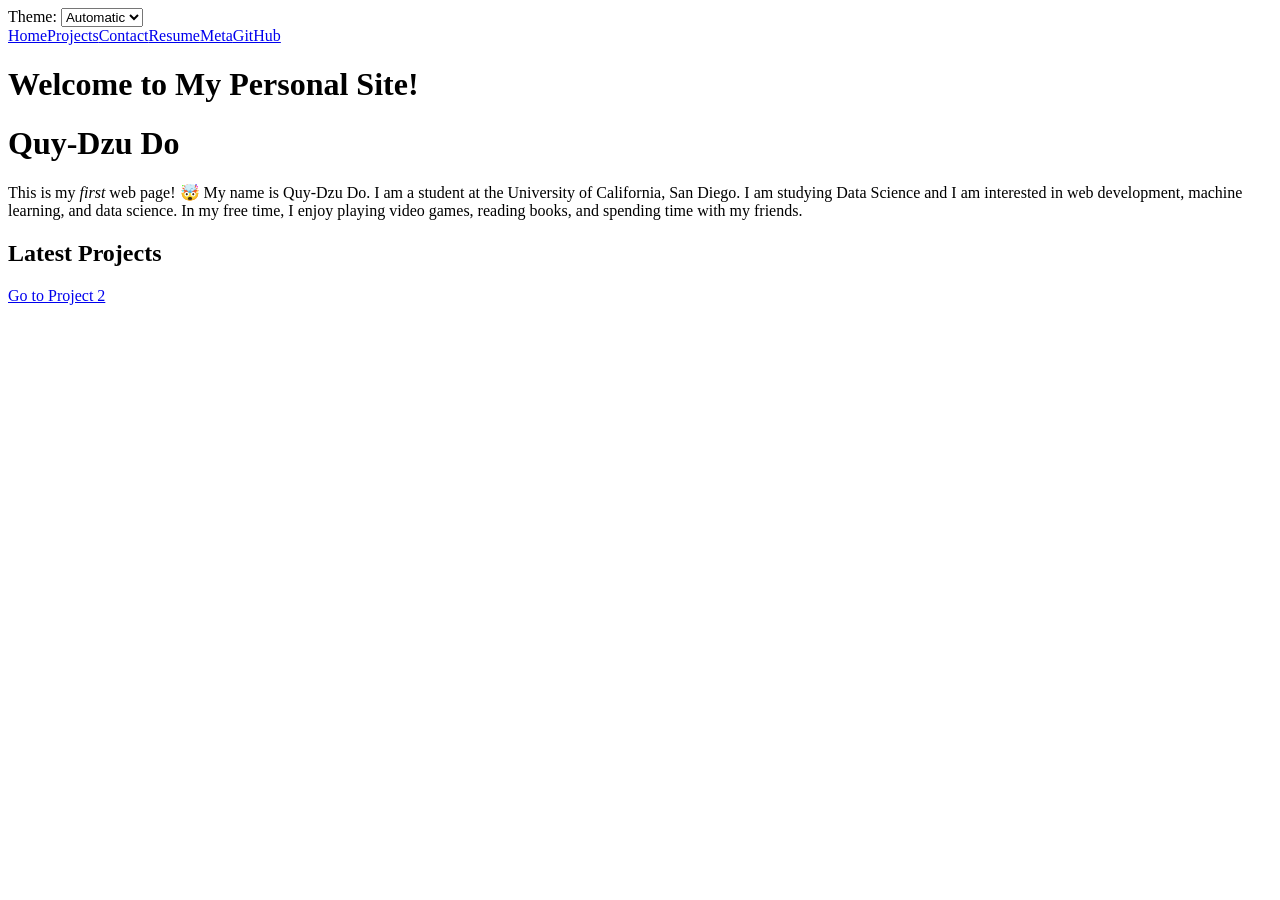
==== index.html @ 306170bd "filterout unused" ====
<!DOCTYPE html>
<html lang="en">
<head>
    <meta charset="UTF-8">
    <meta name="viewport" content="width=device-width, initial-scale=1.0">
    <link rel="stylesheet" href="style.css">
    <title>Quy-Dzu Do: Personal Site and porfolio</title>
</head>
<body>
    <!-- <nav>
        <ul>
            <li><a href="index.html">Home</a></li>
            <li><a href="project/index.html">Projects</a></li>
            <li><a href="contact/index.html">Contact</a></li>
            <li><a href="resume.html">Resume</a></li>
            <li><a href="https://github.com/qndo1">GitHub</a></li>
        </ul>
    </nav> -->
    <h1>Welcome to My Personal Site!</h1>
    <h1>Quy-Dzu Do</h1>
    <p>This is my <em>first</em> web page! 🤯 My name is Quy-Dzu Do. I am a student at the University of California, San Diego. I am studying Data Science and I am interested in web development, machine learning, and data science. In my free time, I enjoy playing video games, reading books, and spending time with my friends.</p>

    <div id="profile-stats"></div>

    <h2>Latest Projects</h2>
        <div class="projects">
          <!-- Dynamic content will be inserted here -->
        </div>

    <a href="project/proj2.html">Go to Project 2</a>

    <script src="./global.js" type="module"></script>
    <script src="./index.js" type="module" defer></script>
</body>
</html>
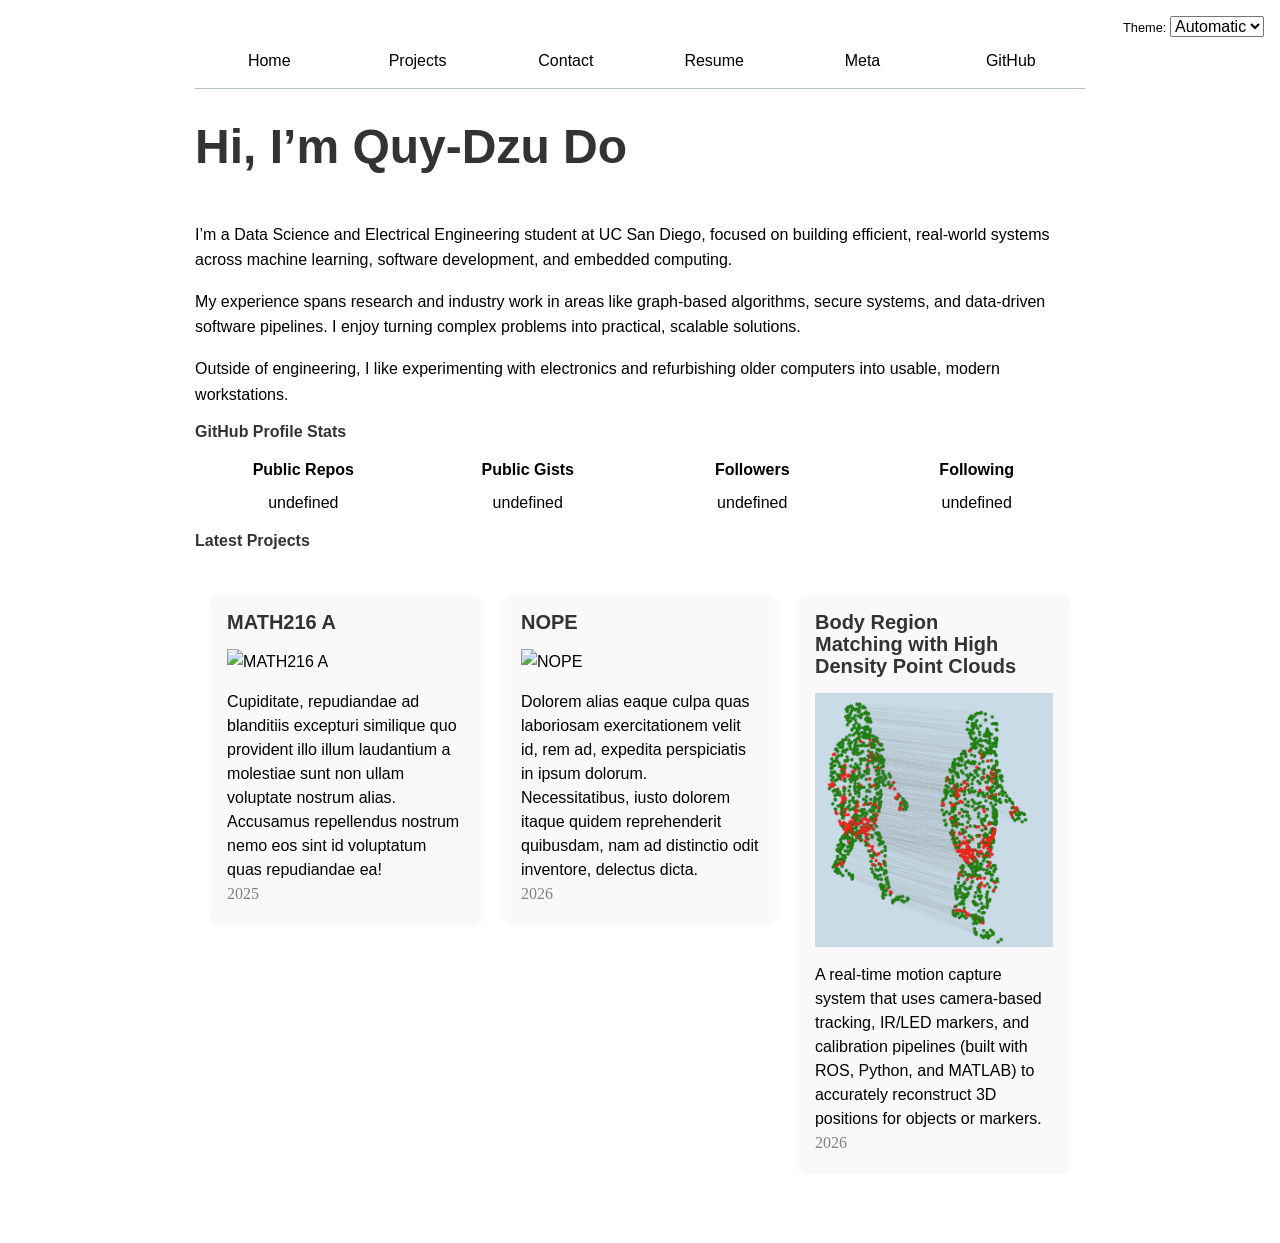
==== commit fae0adfb: "changed to portfolio" ====
--- a/index.html
+++ b/index.html
@@ -4,21 +4,28 @@
     <meta charset="UTF-8">
     <meta name="viewport" content="width=device-width, initial-scale=1.0">
     <link rel="stylesheet" href="style.css">
-    <title>Quy-Dzu Do: Personal Site and porfolio</title>
+    <title>Quy-Dzu Do | Portfolio</title>
 </head>
 <body>
-    <!-- <nav>
-        <ul>
-            <li><a href="index.html">Home</a></li>
-            <li><a href="project/index.html">Projects</a></li>
-            <li><a href="contact/index.html">Contact</a></li>
-            <li><a href="resume.html">Resume</a></li>
-            <li><a href="https://github.com/qndo1">GitHub</a></li>
-        </ul>
-    </nav> -->
-    <h1>Welcome to My Personal Site!</h1>
-    <h1>Quy-Dzu Do</h1>
-    <p>This is my <em>first</em> web page! 🤯 My name is Quy-Dzu Do. I am a student at the University of California, San Diego. I am studying Data Science and I am interested in web development, machine learning, and data science. In my free time, I enjoy playing video games, reading books, and spending time with my friends.</p>
+
+    <h1>Hi, I’m Quy-Dzu Do</h1>
+
+    <p>
+    I’m a Data Science and Electrical Engineering student at UC San Diego,
+    focused on building efficient, real-world systems across machine learning,
+    software development, and embedded computing.
+    </p>
+
+    <p>
+    My experience spans research and industry work in areas like graph-based
+    algorithms, secure systems, and data-driven software pipelines. I enjoy
+    turning complex problems into practical, scalable solutions.
+    </p>
+
+    <p>
+    Outside of engineering, I like experimenting with electronics and
+    refurbishing older computers into usable, modern workstations.
+    </p>
 
     <div id="profile-stats"></div>
 
@@ -27,8 +34,6 @@
           <!-- Dynamic content will be inserted here -->
         </div>
 
-    <a href="project/proj2.html">Go to Project 2</a>
-
     <script src="./global.js" type="module"></script>
     <script src="./index.js" type="module" defer></script>
 </body>
--- a/style.css
+++ b/style.css
@@ -0,0 +1,352 @@
+body {
+    font-family: Arial, sans-serif;
+    max-width: 100ch;
+    margin: 40px;
+    margin-inline: max(1em, (100% - 100ch) / 2);
+    line-height: 1.6;
+}
+
+h1, h2 {
+    color: #333;
+}
+.contact {
+    margin-bottom: 20px;
+}
+.section {
+    margin-bottom: 20px;
+}
+
+nav ul,
+nav li {
+  display: contents;
+}
+
+nav {
+  display: flex;
+  margin-bottom: 1.5em;
+  border-bottom: 1px solid oklch(80% 3% 200); /* cool gray */
+}
+
+nav a {
+  flex: 1;
+  text-align: center;
+  padding: 0.5em;
+  text-decoration: none;
+  color: inherit;
+}
+
+nav a:hover {
+  background-color: #eee; /* subtle hover effect */
+}
+
+nav a.current {
+  border-bottom: 0.4em solid oklch(90% 3% 200); /* thicker and lighter version of cool gray */
+  padding-bottom: 0.1em; /* compensate for border height */
+  font-weight: bold;
+}
+
+:root {
+    --color-accent: oklch(65% 50% 0); /* your chosen accent color */
+    accent-color: var(--color-accent); /* for form elements, etc. */
+ }
+
+nav a:hover {
+    background-color: #7625f8;
+    border-bottom: 0.4em solid var(--color-accent);
+}
+
+nav a {
+    border-bottom: 0.4em solid transparent; /* keeps height consistent */
+    transition: border-color 0.3s ease;
+}
+
+form {
+  display: grid;
+  grid-template-columns: max-content 1fr;
+  gap: 1em 2em; /* row gap and column gap */
+  max-width: 700px;
+  margin: 0 auto;
+  align-items: center;
+}
+
+form label {
+  text-align: right;
+  align-self: center;
+  white-space: nowrap; /* Prevent labels from wrapping */
+}
+
+form input,
+form textarea {
+  width: 100%;
+  box-sizing: border-box;
+  font: inherit;
+  padding: 0.5em;
+}
+
+form textarea {
+  min-height: 6em;
+  resize: vertical;
+}
+
+form button {
+  grid-column: 1 / -1;
+  justify-self: start;
+  padding: 0.75em 1.25em;
+  font: inherit;
+}
+
+.projects {
+  display: grid;
+  grid-template-columns: repeat(auto-fill, minmax(15em, 1fr));
+  gap: 1.5em;
+  padding: 2em 1em;
+}
+
+.projects article {
+  display: grid;
+  grid-template-rows: subgrid;
+  grid-row: span 3;
+  background: #f9f9f9;
+  padding: 1em;
+  border-radius: 0.5em;
+  box-shadow: 0 2px 6px rgba(0, 0, 0, 0.05);
+}
+
+.projects article:hover {
+  transform: translateY(-5px);
+  box-shadow: 0 4px 10px rgba(0, 0, 0, 0.1);
+}
+
+.projects img {
+  max-width: 100%;
+  height: auto;
+  display: block;
+  margin-top: 1em;
+}
+
+.projects h2 {
+  margin: 0;
+  font-size: 1.25em;
+}
+
+.projects img {
+  max-width: 100%;
+  height: auto;
+  display: block;
+  margin: 1em 0;
+}
+
+.projects p {
+  margin: 0;
+  line-height: 1.5;
+}
+
+h1 {
+  font-size: 300%;
+  line-height: 1.1;
+  text-wrap: balance;
+  margin-bottom: 1em;
+}
+
+h2, h3, h4, h5, h6 {
+  font-size: 100%;
+  line-height: 1.1;
+  text-wrap: balance;
+}
+
+/* Step 4.1: Enable automatic dark mode */
+html {
+  color-scheme: light dark;
+  background-color: canvas;
+  color: canvastext;
+}
+
+/* Border color that adapts better */
+nav {
+  --border-color: oklch(50% 10% 200 / 40%);
+  border-bottom: 1px solid var(--border-color);
+}
+
+/* Step 4.3: Position the theme switch top-right */
+label.color-scheme {
+  position: absolute;
+  top: 1rem;
+  right: 1rem;
+  font-size: 80%;
+  font-family: inherit;
+}
+
+/* Make form controls match fonts */
+input, textarea, button, select {
+  font-family: inherit;
+  font-size: 1rem;
+}
+
+/* Optional: adaptive hover background */
+nav a:hover {
+  background-color: color-mix(in oklch, var(--color-accent), canvas 85%);
+}
+
+/* Optional: style for current page link */
+nav a.current {
+  font-weight: bold;
+  text-decoration: underline;
+}
+
+.stats-grid {
+  display: grid;
+  grid-template-columns: repeat(4, 1fr);
+  gap: 0.5rem;
+  text-align: center;
+}
+
+.stats-grid dt {
+  grid-row: 1;
+  font-weight: bold;
+}
+
+.stats-grid dd {
+  grid-row: 2;
+  margin: 0;
+}
+
+.centered {
+  text-align: center;
+}
+
+hr {
+  border: none;
+  height: 2px;
+  background-color: #ccc;
+  margin: 2rem 0;
+}
+
+.project-year {
+  font-family: Baskerville, serif;
+  color: gray;
+  font-variant-numeric: oldstyle-nums;
+  margin-top: 0.5rem;
+}
+
+.container {
+  display: flex;
+  flex-direction: row;
+  align-items: flex-start;
+  gap: 2em;
+  margin-top: 2em;
+  justify-content: center;
+  flex-wrap: wrap;
+}
+
+#projects-pie-plot {
+  max-width: 20em;
+  aspect-ratio: 1 / 1;
+  overflow: visible;
+}
+
+#projects-pie-plot path {
+  transition: 500ms;
+}
+
+#projects-pie-plot:hover:has(path:hover) path:not(:hover) {
+  opacity: 0.5;
+}
+
+.legend {
+  display: grid;
+  grid-template-columns: repeat(auto-fill, minmax(9em, 1fr));
+  gap: 1em;
+  padding: 1em;
+  margin: 0;
+  border: 1px solid #ccc;
+  list-style: none;
+  flex: 1;
+}
+
+.legend-item {
+  display: flex;
+  align-items: center;
+  gap: 0.5em;
+}
+
+.swatch {
+  width: 1em;
+  height: 1em;
+  aspect-ratio: 1 / 1;
+  background-color: var(--color);
+  border-radius: 0.25em;
+  display: inline-block;
+}
+
+.searchBar {
+  font: inherit;
+  padding: 0.75em 1em;
+  border-radius: 0.5em;
+  border: 1px solid oklch(70% 5% 200 / 50%);
+  margin: 1.5em auto;
+  display: block;
+  width: min(100%, 30ch);
+  background-color: canvas;
+  color: canvastext;
+}
+
+.searchBar:focus {
+  outline: none;
+  border-color: var(--color-accent);
+  box-shadow: 0 0 0 2px oklch(70% 50% 0 / 40%);
+}
+
+.selected {
+  --color: oklch(60% 45% 0) !important;
+}
+
+.selected:is(path) {
+  fill: var(--color);
+}
+
+path {
+  fill: var(--color);
+  cursor: pointer;
+}
+
+.gridlines line {
+  stroke: #ccc;
+  stroke-opacity: 0.4;
+  shape-rendering: crispEdges;
+}
+
+.gridlines path {
+  display: none;
+}
+
+.dots circle {
+  transition: fill 0.2s;
+}
+
+#scrolly-1 {
+  position: relative;
+  display: flex;
+  gap: 1rem;
+
+  > * {
+    flex: 1;
+  }
+}
+
+#scatter-story {
+  position: relative;
+}
+
+#scatter-plot {
+  position: sticky;
+  top: 0;
+  left: 0;
+  bottom: auto;
+  height: 50vh;
+}
+
+.project-link {
+  text-decoration: none;
+  color: inherit;
+  display: block;
+}
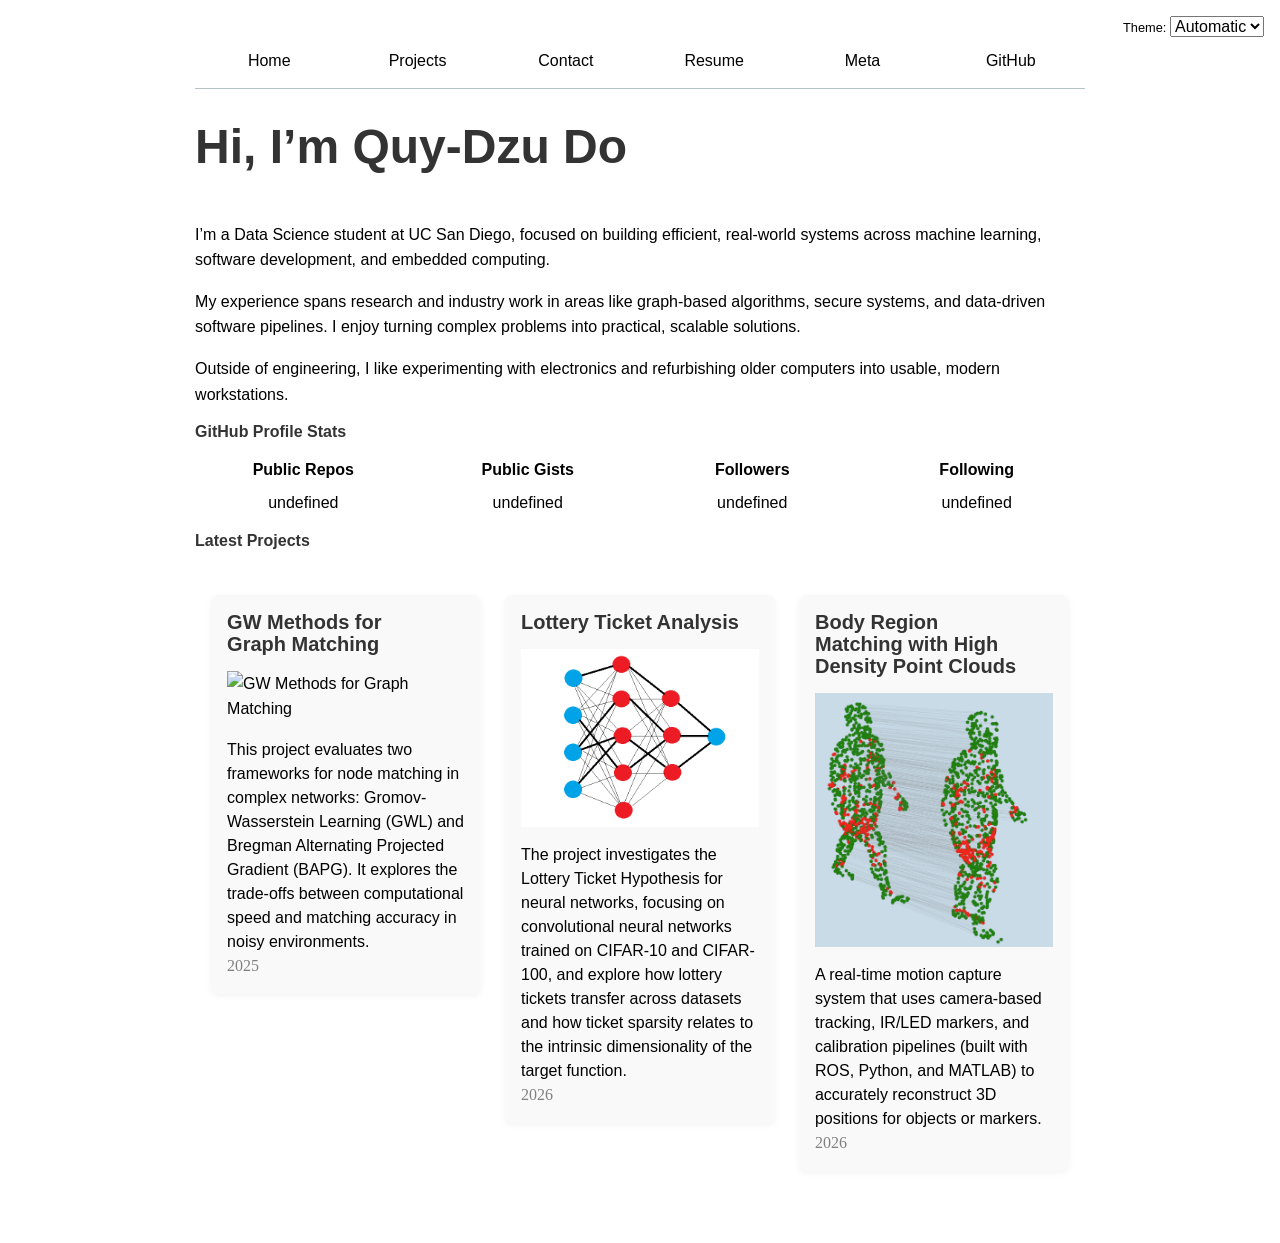
==== commit b67a1a08: "fixed summary" ====
--- a/index.html
+++ b/index.html
@@ -11,7 +11,7 @@
     <h1>Hi, I’m Quy-Dzu Do</h1>
 
     <p>
-    I’m a Data Science and Electrical Engineering student at UC San Diego,
+    I’m a Data Science student at UC San Diego,
     focused on building efficient, real-world systems across machine learning,
     software development, and embedded computing.
     </p>
